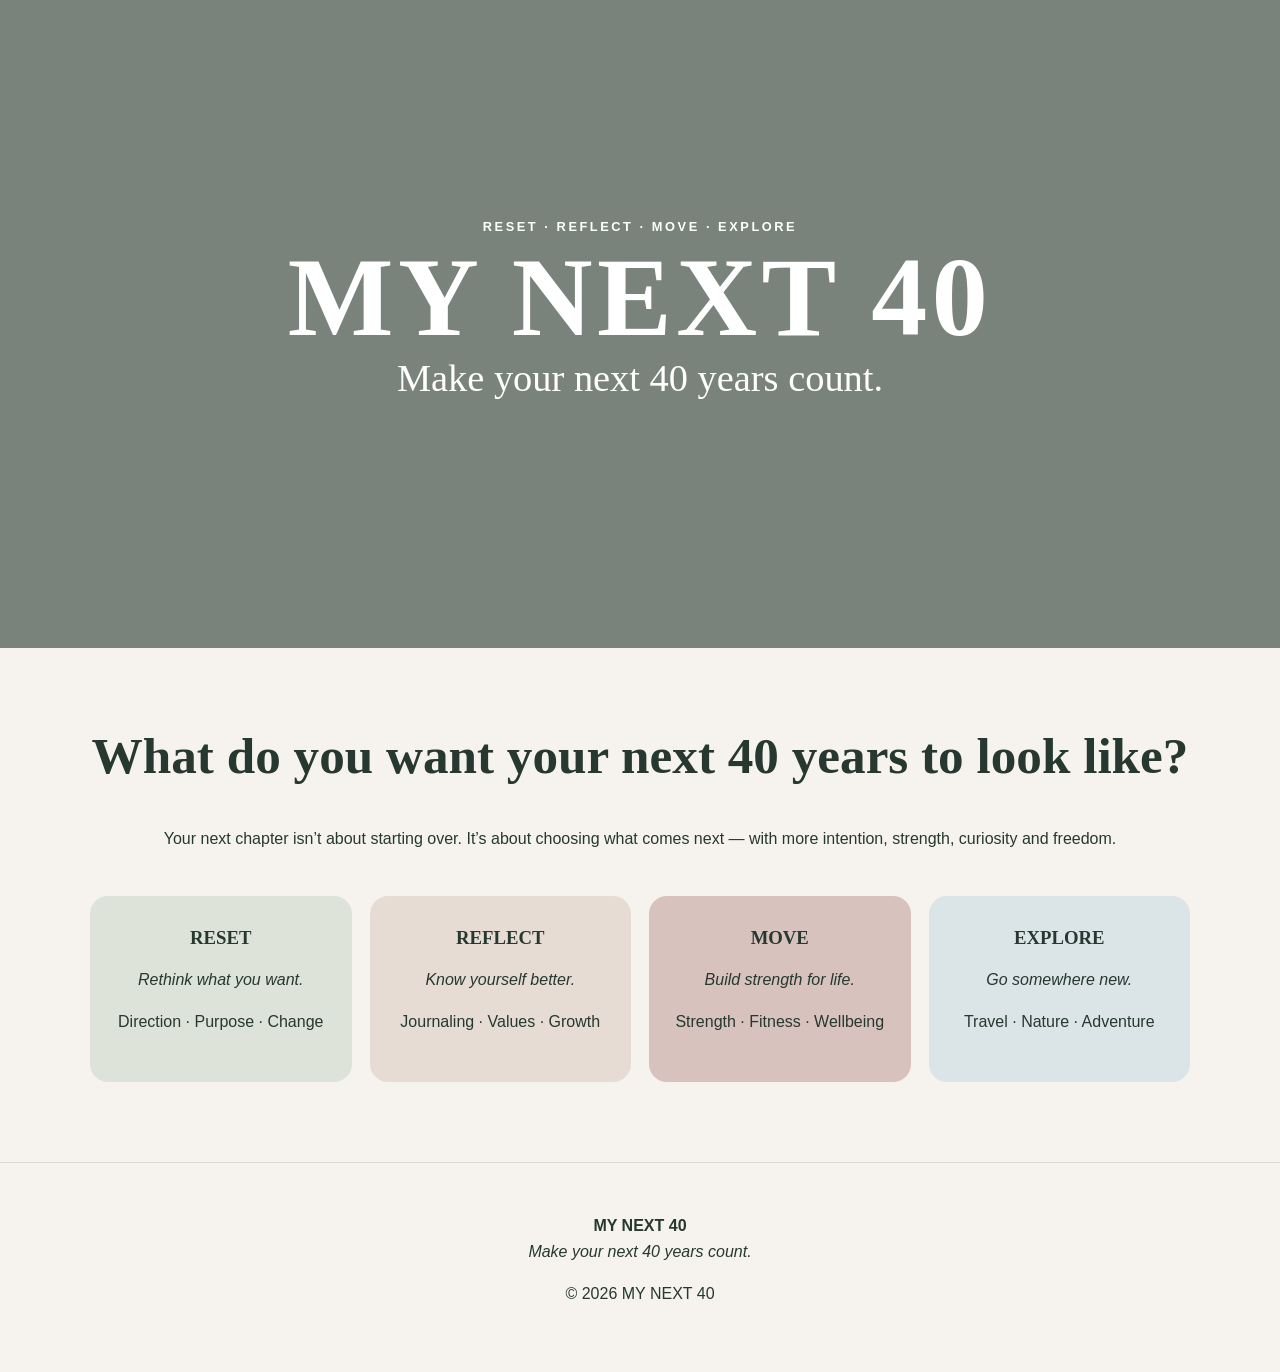
==== index.html @ 39ca738f "Add index.html" ====
<!doctype html><html lang="en"><head><meta charset="utf-8"><meta name="viewport" content="width=device-width,initial-scale=1"><title>MY NEXT 40 | Life After 40</title><meta name="description" content="Ideas and inspiration for women 40+ to reset, reflect, move and explore."><link rel="stylesheet" href="/styles.css"></head><body><section class="hero"><div><div class="eyebrow">RESET · REFLECT · MOVE · EXPLORE</div><h1>MY NEXT 40</h1><h2>Make your next 40 years count.</h2></div></section><main class="wrap intro"><h2>What do you want your next 40 years to look like?</h2><p>Your next chapter isn’t about starting over. It’s about choosing what comes next — with more intention, strength, curiosity and freedom.</p><div class="cards"><div class="card"><a href="/reset/how-to-reset-your-life-after-40/"><h3>RESET</h3><em>Rethink what you want.</em><p>Direction · Purpose · Change</p></a></div><div class="card"><h3>REFLECT</h3><em>Know yourself better.</em><p>Journaling · Values · Growth</p></div><div class="card"><h3>MOVE</h3><em>Build strength for life.</em><p>Strength · Fitness · Wellbeing</p></div><div class="card"><h3>EXPLORE</h3><em>Go somewhere new.</em><p>Travel · Nature · Adventure</p></div></div></main><footer><strong>MY NEXT 40</strong><br><em>Make your next 40 years count.</em><p>© 2026 MY NEXT 40</p></footer></body></html>
---- styles.css ----
:root{--cream:#F6F3EE;--sage:#DDE3D8;--green:#26382F;--brown:#806f5f;--rose:#d8c2bd;--blue:#dbe4e6}*{box-sizing:border-box}body{margin:0;background:var(--cream);color:var(--green);font-family:Arial,sans-serif;line-height:1.6}h1,h2,h3{font-family:Georgia,serif;line-height:1.08;margin-top:0}.wrap{width:min(1100px,90%);margin:auto}.hero{min-height:72vh;display:grid;place-items:center;text-align:center;padding:80px 20px;background:linear-gradient(#26382f99,#26382f99),url('https://images.unsplash.com/photo-1441974231531-c6227db76b6e?auto=format&fit=crop&w=1800&q=80') center/cover;color:white}.hero h1{font-size:clamp(3rem,9vw,7rem);letter-spacing:.04em;margin-bottom:0}.hero h2{font-size:clamp(1.5rem,3vw,2.5rem);font-weight:400}.eyebrow{letter-spacing:.2em;font-size:.8rem;font-weight:bold}.intro{padding:80px 0;text-align:center}.intro h2{font-size:clamp(2rem,4vw,3.6rem)}.cards{display:grid;grid-template-columns:repeat(4,1fr);gap:18px;margin-top:45px}.card{padding:32px 20px;border-radius:18px;background:var(--sage)}.card:nth-child(2){background:#e6dcd4}.card:nth-child(3){background:var(--rose)}.card:nth-child(4){background:var(--blue)}.card a{color:inherit;text-decoration:none}.article-hero{padding:100px 0 70px;text-align:center}.article-hero h1{font-size:clamp(2.8rem,6vw,5rem)}.article{width:min(760px,88%);margin:auto}.lead{font-family:Georgia,serif;font-size:1.6rem;text-align:center;margin-bottom:80px}.question{padding:55px 0;border-top:1px solid #26382f33}.num{font-size:.9rem;letter-spacing:.15em}.question h2{font-size:2.3rem}.try{background:var(--sage);padding:24px 28px;border-radius:14px;margin-top:25px}.cta{background:var(--sage);padding:45px;margin:60px 0 20px;text-align:center;border-radius:18px}.button{display:inline-block;background:var(--green);color:white;padding:14px 22px;border-radius:8px;text-decoration:none;margin-top:12px}.disclosure{font-size:.8rem;margin-bottom:60px}footer{text-align:center;padding:50px 20px;border-top:1px solid #26382f22}nav{padding:18px 5%;display:flex;justify-content:space-between;align-items:center}nav a{color:var(--green);text-decoration:none;font-weight:bold}@media(max-width:800px){.cards{grid-template-columns:1fr 1fr}}@media(max-width:520px){.cards{grid-template-columns:1fr}.hero{min-height:60vh}.question h2{font-size:1.9rem}}
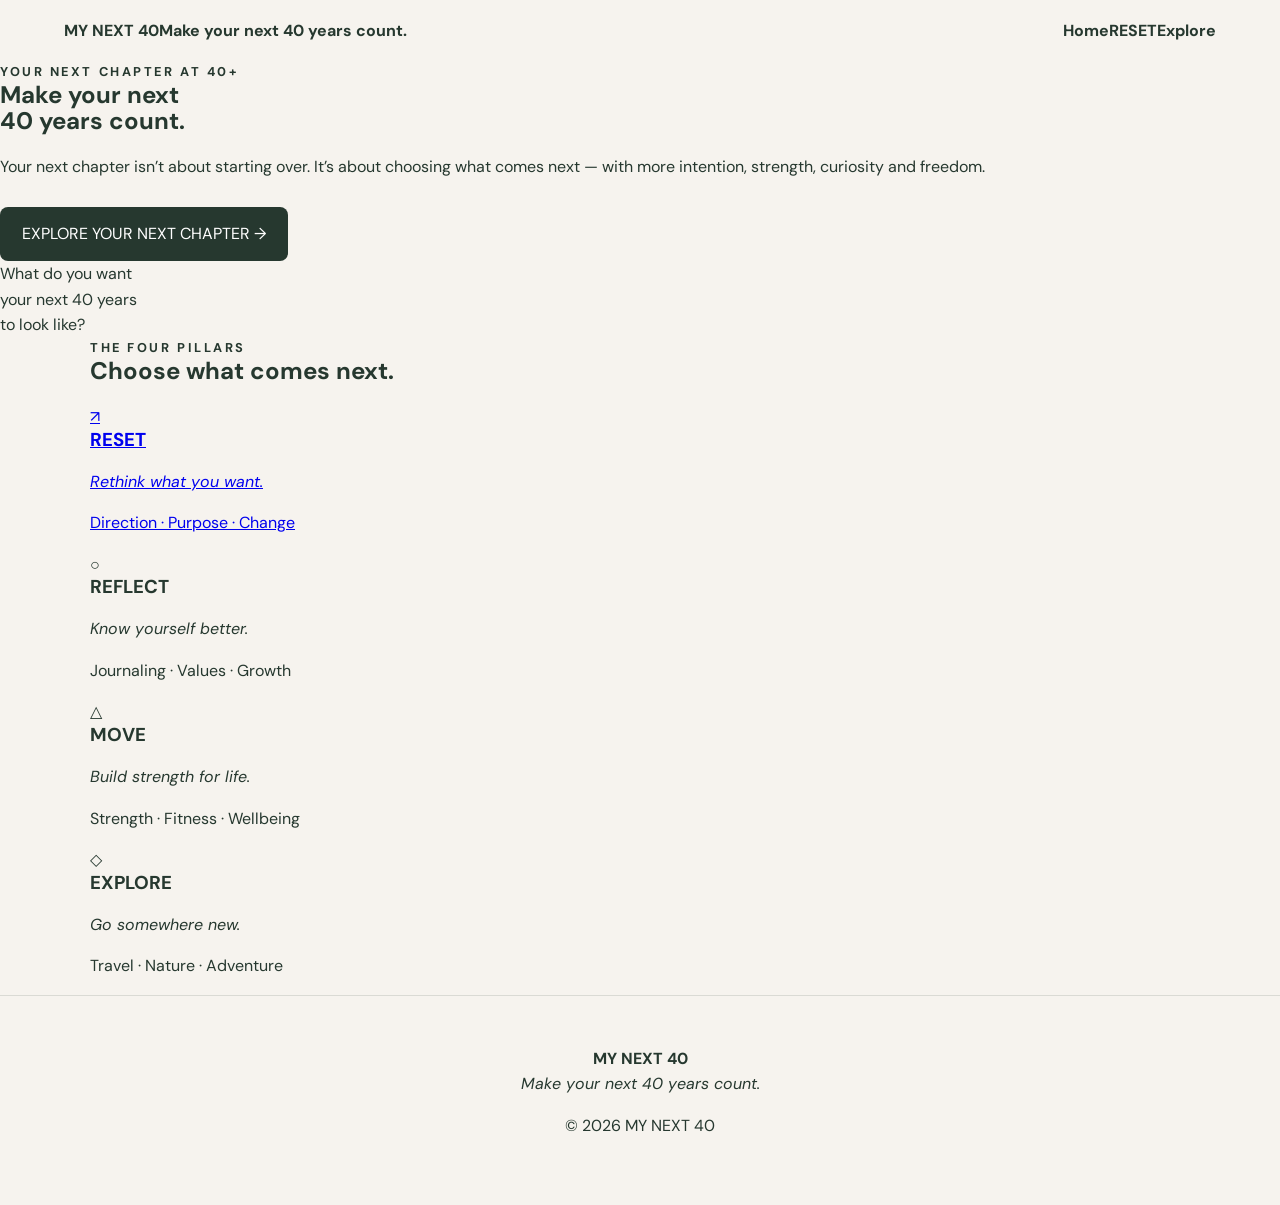
==== commit 9caf1e90: "Redesign homepage in refined editorial direction" ====
--- a/index.html
+++ b/index.html
@@ -1 +1,5 @@
-<!doctype html><html lang="en"><head><meta charset="utf-8"><meta name="viewport" content="width=device-width,initial-scale=1"><title>MY NEXT 40 | Life After 40</title><meta name="description" content="Ideas and inspiration for women 40+ to reset, reflect, move and explore."><link rel="stylesheet" href="/styles.css"></head><body><section class="hero"><div><div class="eyebrow">RESET · REFLECT · MOVE · EXPLORE</div><h1>MY NEXT 40</h1><h2>Make your next 40 years count.</h2></div></section><main class="wrap intro"><h2>What do you want your next 40 years to look like?</h2><p>Your next chapter isn’t about starting over. It’s about choosing what comes next — with more intention, strength, curiosity and freedom.</p><div class="cards"><div class="card"><a href="/reset/how-to-reset-your-life-after-40/"><h3>RESET</h3><em>Rethink what you want.</em><p>Direction · Purpose · Change</p></a></div><div class="card"><h3>REFLECT</h3><em>Know yourself better.</em><p>Journaling · Values · Growth</p></div><div class="card"><h3>MOVE</h3><em>Build strength for life.</em><p>Strength · Fitness · Wellbeing</p></div><div class="card"><h3>EXPLORE</h3><em>Go somewhere new.</em><p>Travel · Nature · Adventure</p></div></div></main><footer><strong>MY NEXT 40</strong><br><em>Make your next 40 years count.</em><p>© 2026 MY NEXT 40</p></footer></body></html>+<!doctype html><html lang="en"><head><meta charset="utf-8"><meta name="viewport" content="width=device-width,initial-scale=1"><title>MY NEXT 40 | Life After 40</title><meta name="description" content="Ideas and inspiration for women 40+ to reset, reflect, move and explore."><link rel="stylesheet" href="/styles.css"></head><body>
+<nav class="topnav"><a class="brand" href="/">MY NEXT 40<span>Make your next 40 years count.</span></a><div class="navlinks"><a href="/">Home</a><a href="/reset/how-to-reset-your-life-after-40/">RESET</a><a href="#pillars">Explore</a></div></nav>
+<section class="home-hero"><div class="hero-copy"><div class="eyebrow">YOUR NEXT CHAPTER AT 40+</div><h1>Make your next<br>40 years <span>count.</span></h1><p>Your next chapter isn’t about starting over. It’s about choosing what comes next — with more intention, strength, curiosity and freedom.</p><a class="button" href="#pillars">EXPLORE YOUR NEXT CHAPTER →</a></div><div class="hero-photo"><div class="photo-note">What do you want<br>your next 40 years<br>to look like?</div></div></section>
+<main id="pillars" class="pillars wrap"><div class="eyebrow">THE FOUR PILLARS</div><h2>Choose what comes next.</h2><div class="pillar-grid"><a class="pillar" href="/reset/how-to-reset-your-life-after-40/"><div class="icon">↗</div><h3>RESET</h3><em>Rethink what you want.</em><p>Direction · Purpose · Change</p></a><div class="pillar"><div class="icon">○</div><h3>REFLECT</h3><em>Know yourself better.</em><p>Journaling · Values · Growth</p></div><div class="pillar"><div class="icon">△</div><h3>MOVE</h3><em>Build strength for life.</em><p>Strength · Fitness · Wellbeing</p></div><div class="pillar"><div class="icon">◇</div><h3>EXPLORE</h3><em>Go somewhere new.</em><p>Travel · Nature · Adventure</p></div></div></main>
+<footer><strong>MY NEXT 40</strong><br><em>Make your next 40 years count.</em><p>© 2026 MY NEXT 40</p></footer></body></html>
--- a/styles.css
+++ b/styles.css
@@ -1 +1 @@
-:root{--cream:#F6F3EE;--sage:#DDE3D8;--green:#26382F;--brown:#806f5f;--rose:#d8c2bd;--blue:#dbe4e6}*{box-sizing:border-box}body{margin:0;background:var(--cream);color:var(--green);font-family:Arial,sans-serif;line-height:1.6}h1,h2,h3{font-family:Georgia,serif;line-height:1.08;margin-top:0}.wrap{width:min(1100px,90%);margin:auto}.hero{min-height:72vh;display:grid;place-items:center;text-align:center;padding:80px 20px;background:linear-gradient(#26382f99,#26382f99),url('https://images.unsplash.com/photo-1441974231531-c6227db76b6e?auto=format&fit=crop&w=1800&q=80') center/cover;color:white}.hero h1{font-size:clamp(3rem,9vw,7rem);letter-spacing:.04em;margin-bottom:0}.hero h2{font-size:clamp(1.5rem,3vw,2.5rem);font-weight:400}.eyebrow{letter-spacing:.2em;font-size:.8rem;font-weight:bold}.intro{padding:80px 0;text-align:center}.intro h2{font-size:clamp(2rem,4vw,3.6rem)}.cards{display:grid;grid-template-columns:repeat(4,1fr);gap:18px;margin-top:45px}.card{padding:32px 20px;border-radius:18px;background:var(--sage)}.card:nth-child(2){background:#e6dcd4}.card:nth-child(3){background:var(--rose)}.card:nth-child(4){background:var(--blue)}.card a{color:inherit;text-decoration:none}.article-hero{padding:100px 0 70px;text-align:center}.article-hero h1{font-size:clamp(2.8rem,6vw,5rem)}.article{width:min(760px,88%);margin:auto}.lead{font-family:Georgia,serif;font-size:1.6rem;text-align:center;margin-bottom:80px}.question{padding:55px 0;border-top:1px solid #26382f33}.num{font-size:.9rem;letter-spacing:.15em}.question h2{font-size:2.3rem}.try{background:var(--sage);padding:24px 28px;border-radius:14px;margin-top:25px}.cta{background:var(--sage);padding:45px;margin:60px 0 20px;text-align:center;border-radius:18px}.button{display:inline-block;background:var(--green);color:white;padding:14px 22px;border-radius:8px;text-decoration:none;margin-top:12px}.disclosure{font-size:.8rem;margin-bottom:60px}footer{text-align:center;padding:50px 20px;border-top:1px solid #26382f22}nav{padding:18px 5%;display:flex;justify-content:space-between;align-items:center}nav a{color:var(--green);text-decoration:none;font-weight:bold}@media(max-width:800px){.cards{grid-template-columns:1fr 1fr}}@media(max-width:520px){.cards{grid-template-columns:1fr}.hero{min-height:60vh}.question h2{font-size:1.9rem}}+@import url('https://fonts.googleapis.com/css2?family=DM+Sans:opsz,wght@9..40,400;9..40,500;9..40,600&display=swap');:root{--cream:#F6F3EE;--sage:#DDE3D8;--green:#26382F;--brown:#806f5f;--rose:#d8c2bd;--blue:#dbe4e6}*{box-sizing:border-box}body{margin:0;background:var(--cream);color:var(--green);font-family:'DM Sans',Arial,sans-serif;line-height:1.6}h1,h2,h3{font-family:'DM Sans',Arial,sans-serif;line-height:1.08;margin-top:0}.wrap{width:min(1100px,90%);margin:auto}.hero{min-height:72vh;display:grid;place-items:center;text-align:center;padding:80px 20px;background:linear-gradient(#26382f99,#26382f99),url('https://images.unsplash.com/photo-1441974231531-c6227db76b6e?auto=format&fit=crop&w=1800&q=80') center/cover;color:white}.hero h1{font-size:clamp(3rem,9vw,7rem);letter-spacing:.04em;margin-bottom:0}.hero h2{font-size:clamp(1.5rem,3vw,2.5rem);font-weight:400}.eyebrow{letter-spacing:.2em;font-size:.8rem;font-weight:bold}.intro{padding:80px 0;text-align:center}.intro h2{font-size:clamp(2rem,4vw,3.6rem)}.cards{display:grid;grid-template-columns:repeat(4,1fr);gap:18px;margin-top:45px}.card{padding:32px 20px;border-radius:18px;background:var(--sage)}.card:nth-child(2){background:#e6dcd4}.card:nth-child(3){background:var(--rose)}.card:nth-child(4){background:var(--blue)}.card a{color:inherit;text-decoration:none}.article-hero{padding:100px 0 70px;text-align:center}.article-hero h1{font-size:clamp(2.8rem,6vw,5rem)}.article{width:min(760px,88%);margin:auto}.lead{font-family:'DM Sans',Arial,sans-serif;font-size:1.6rem;text-align:center;margin-bottom:80px}.question{padding:55px 0;border-top:1px solid #26382f33}.num{font-size:.9rem;letter-spacing:.15em}.question h2{font-size:2.3rem}.try{background:var(--sage);padding:24px 28px;border-radius:14px;margin-top:25px}.cta{background:var(--sage);padding:45px;margin:60px 0 20px;text-align:center;border-radius:18px}.button{display:inline-block;background:var(--green);color:white;padding:14px 22px;border-radius:8px;text-decoration:none;margin-top:12px}.disclosure{font-size:.8rem;margin-bottom:60px}footer{text-align:center;padding:50px 20px;border-top:1px solid #26382f22}nav{padding:18px 5%;display:flex;justify-content:space-between;align-items:center}nav a{color:var(--green);text-decoration:none;font-weight:bold}@media(max-width:800px){.cards{grid-template-columns:1fr 1fr}}@media(max-width:520px){.cards{grid-template-columns:1fr}.hero{min-height:60vh}.question h2{font-size:1.9rem}}
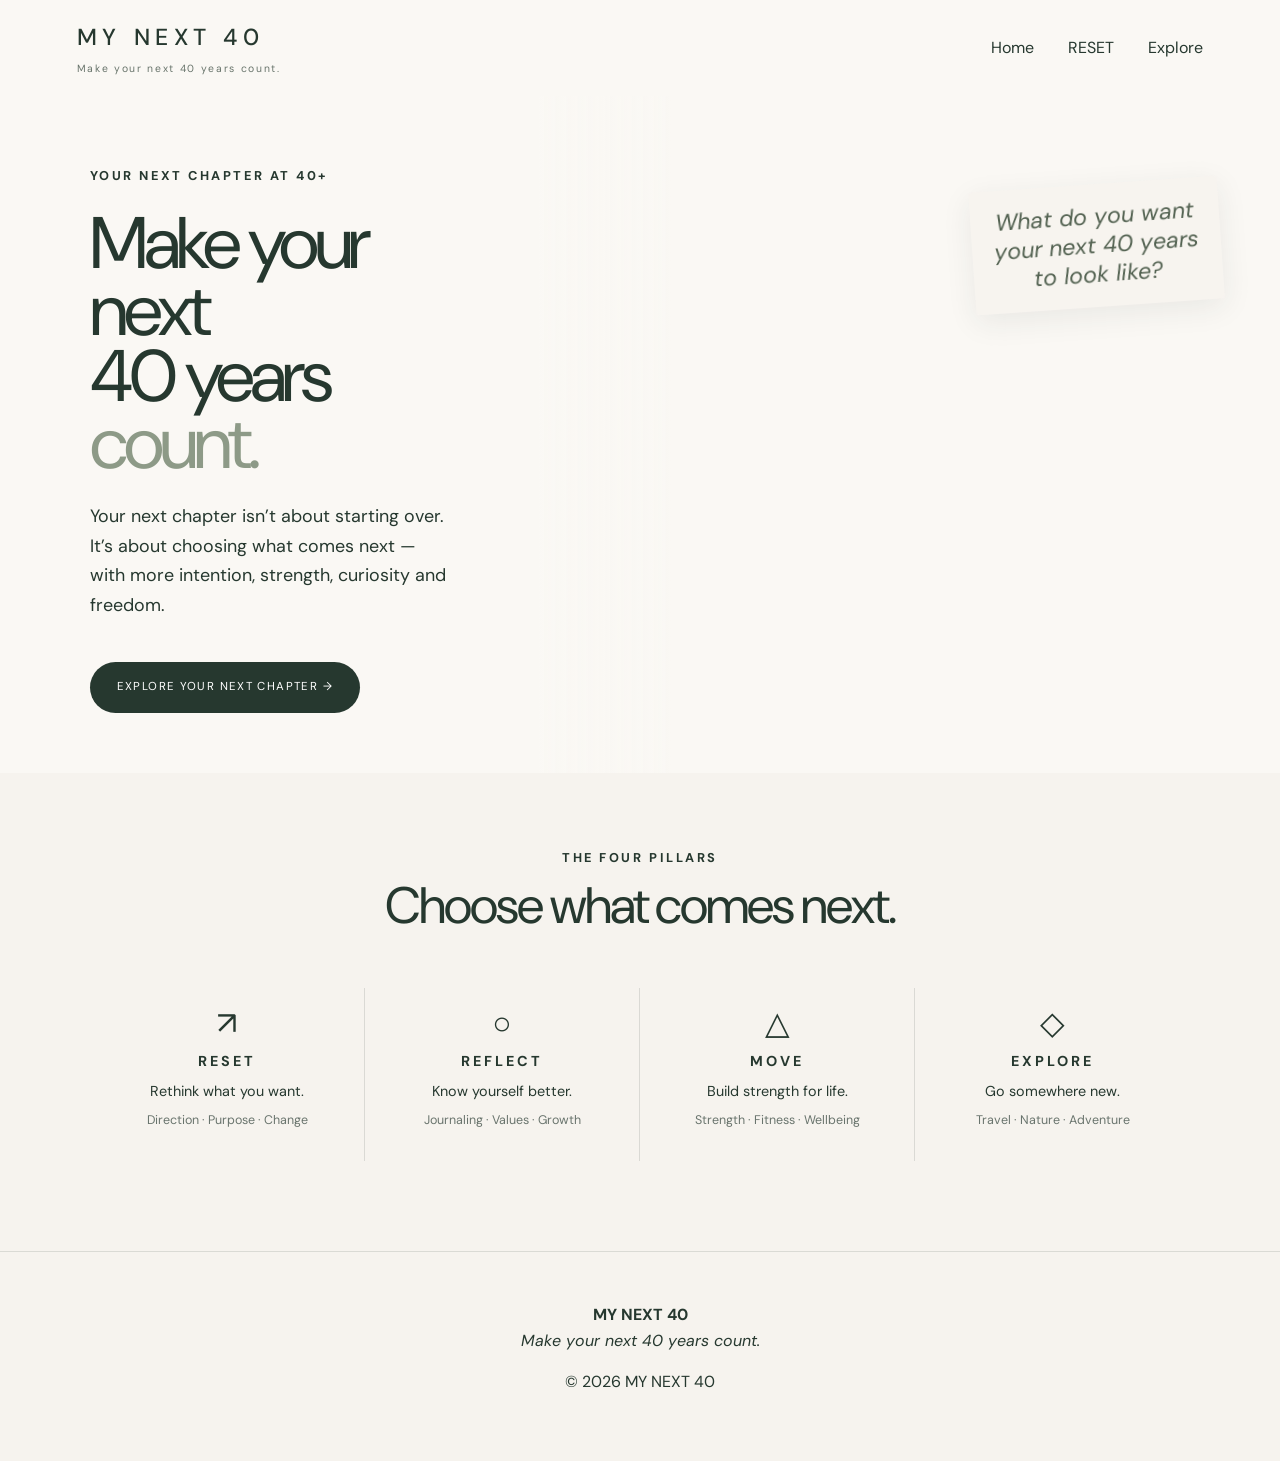
==== commit 83ef4b7f: "Activate REFLECT pillar link on homepage" ====
--- a/index.html
+++ b/index.html
@@ -1,5 +1,5 @@
 <!doctype html><html lang="en"><head><meta charset="utf-8"><meta name="viewport" content="width=device-width,initial-scale=1"><title>MY NEXT 40 | Life After 40</title><meta name="description" content="Ideas and inspiration for women 40+ to reset, reflect, move and explore."><link rel="stylesheet" href="/styles.css"></head><body>
 <nav class="topnav"><a class="brand" href="/">MY NEXT 40<span>Make your next 40 years count.</span></a><div class="navlinks"><a href="/">Home</a><a href="/reset/how-to-reset-your-life-after-40/">RESET</a><a href="#pillars">Explore</a></div></nav>
 <section class="home-hero"><div class="hero-copy"><div class="eyebrow">YOUR NEXT CHAPTER AT 40+</div><h1>Make your next<br>40 years <span>count.</span></h1><p>Your next chapter isn’t about starting over. It’s about choosing what comes next — with more intention, strength, curiosity and freedom.</p><a class="button" href="#pillars">EXPLORE YOUR NEXT CHAPTER →</a></div><div class="hero-photo"><div class="photo-note">What do you want<br>your next 40 years<br>to look like?</div></div></section>
-<main id="pillars" class="pillars wrap"><div class="eyebrow">THE FOUR PILLARS</div><h2>Choose what comes next.</h2><div class="pillar-grid"><a class="pillar" href="/reset/how-to-reset-your-life-after-40/"><div class="icon">↗</div><h3>RESET</h3><em>Rethink what you want.</em><p>Direction · Purpose · Change</p></a><div class="pillar"><div class="icon">○</div><h3>REFLECT</h3><em>Know yourself better.</em><p>Journaling · Values · Growth</p></div><div class="pillar"><div class="icon">△</div><h3>MOVE</h3><em>Build strength for life.</em><p>Strength · Fitness · Wellbeing</p></div><div class="pillar"><div class="icon">◇</div><h3>EXPLORE</h3><em>Go somewhere new.</em><p>Travel · Nature · Adventure</p></div></div></main>
+<main id="pillars" class="pillars wrap"><div class="eyebrow">THE FOUR PILLARS</div><h2>Choose what comes next.</h2><div class="pillar-grid"><a class="pillar" href="/reset/how-to-reset-your-life-after-40/"><div class="icon">↗</div><h3>RESET</h3><em>Rethink what you want.</em><p>Direction · Purpose · Change</p></a><a class="pillar" href="/reflect/7-journaling-questions-to-rediscover-yourself-after-40/"><div class="icon">○</div><h3>REFLECT</h3><em>Know yourself better.</em><p>Journaling · Values · Growth</p></a><div class="pillar"><div class="icon">△</div><h3>MOVE</h3><em>Build strength for life.</em><p>Strength · Fitness · Wellbeing</p></div><div class="pillar"><div class="icon">◇</div><h3>EXPLORE</h3><em>Go somewhere new.</em><p>Travel · Nature · Adventure</p></div></div></main>
 <footer><strong>MY NEXT 40</strong><br><em>Make your next 40 years count.</em><p>© 2026 MY NEXT 40</p></footer></body></html>
--- a/styles.css
+++ b/styles.css
@@ -1 +1,4 @@
-@import url('https://fonts.googleapis.com/css2?family=DM+Sans:opsz,wght@9..40,400;9..40,500;9..40,600&display=swap');:root{--cream:#F6F3EE;--sage:#DDE3D8;--green:#26382F;--brown:#806f5f;--rose:#d8c2bd;--blue:#dbe4e6}*{box-sizing:border-box}body{margin:0;background:var(--cream);color:var(--green);font-family:'DM Sans',Arial,sans-serif;line-height:1.6}h1,h2,h3{font-family:'DM Sans',Arial,sans-serif;line-height:1.08;margin-top:0}.wrap{width:min(1100px,90%);margin:auto}.hero{min-height:72vh;display:grid;place-items:center;text-align:center;padding:80px 20px;background:linear-gradient(#26382f99,#26382f99),url('https://images.unsplash.com/photo-1441974231531-c6227db76b6e?auto=format&fit=crop&w=1800&q=80') center/cover;color:white}.hero h1{font-size:clamp(3rem,9vw,7rem);letter-spacing:.04em;margin-bottom:0}.hero h2{font-size:clamp(1.5rem,3vw,2.5rem);font-weight:400}.eyebrow{letter-spacing:.2em;font-size:.8rem;font-weight:bold}.intro{padding:80px 0;text-align:center}.intro h2{font-size:clamp(2rem,4vw,3.6rem)}.cards{display:grid;grid-template-columns:repeat(4,1fr);gap:18px;margin-top:45px}.card{padding:32px 20px;border-radius:18px;background:var(--sage)}.card:nth-child(2){background:#e6dcd4}.card:nth-child(3){background:var(--rose)}.card:nth-child(4){background:var(--blue)}.card a{color:inherit;text-decoration:none}.article-hero{padding:100px 0 70px;text-align:center}.article-hero h1{font-size:clamp(2.8rem,6vw,5rem)}.article{width:min(760px,88%);margin:auto}.lead{font-family:'DM Sans',Arial,sans-serif;font-size:1.6rem;text-align:center;margin-bottom:80px}.question{padding:55px 0;border-top:1px solid #26382f33}.num{font-size:.9rem;letter-spacing:.15em}.question h2{font-size:2.3rem}.try{background:var(--sage);padding:24px 28px;border-radius:14px;margin-top:25px}.cta{background:var(--sage);padding:45px;margin:60px 0 20px;text-align:center;border-radius:18px}.button{display:inline-block;background:var(--green);color:white;padding:14px 22px;border-radius:8px;text-decoration:none;margin-top:12px}.disclosure{font-size:.8rem;margin-bottom:60px}footer{text-align:center;padding:50px 20px;border-top:1px solid #26382f22}nav{padding:18px 5%;display:flex;justify-content:space-between;align-items:center}nav a{color:var(--green);text-decoration:none;font-weight:bold}@media(max-width:800px){.cards{grid-template-columns:1fr 1fr}}@media(max-width:520px){.cards{grid-template-columns:1fr}.hero{min-height:60vh}.question h2{font-size:1.9rem}}+@import url('https://fonts.googleapis.com/css2?family=DM+Sans:opsz,wght@9..40,400;9..40,500;9..40,600&display=swap');:root{--cream:#F6F3EE;--sage:#DDE3D8;--green:#26382F;--brown:#806f5f;--rose:#d8c2bd;--blue:#dbe4e6}*{box-sizing:border-box}body{margin:0;background:var(--cream);color:var(--green);font-family:'DM Sans',Arial,sans-serif;line-height:1.6}h1,h2,h3{font-family:'DM Sans',Arial,sans-serif;line-height:1.08;margin-top:0}.wrap{width:min(1100px,90%);margin:auto}.hero{min-height:72vh;display:grid;place-items:center;text-align:center;padding:80px 20px;background:linear-gradient(#26382f99,#26382f99),url('https://images.unsplash.com/photo-1441974231531-c6227db76b6e?auto=format&fit=crop&w=1800&q=80') center/cover;color:white}.hero h1{font-size:clamp(3rem,9vw,7rem);letter-spacing:.04em;margin-bottom:0}.hero h2{font-size:clamp(1.5rem,3vw,2.5rem);font-weight:400}.eyebrow{letter-spacing:.2em;font-size:.8rem;font-weight:bold}.intro{padding:80px 0;text-align:center}.intro h2{font-size:clamp(2rem,4vw,3.6rem)}.cards{display:grid;grid-template-columns:repeat(4,1fr);gap:18px;margin-top:45px}.card{padding:32px 20px;border-radius:18px;background:var(--sage)}.card:nth-child(2){background:#e6dcd4}.card:nth-child(3){background:var(--rose)}.card:nth-child(4){background:var(--blue)}.card a{color:inherit;text-decoration:none}.article-hero{padding:100px 0 70px;text-align:center}.article-hero h1{font-size:clamp(2.8rem,6vw,5rem)}.article{width:min(760px,88%);margin:auto}.lead{font-family:'DM Sans',Arial,sans-serif;font-size:1.6rem;text-align:center;margin-bottom:80px}.question{padding:55px 0;border-top:1px solid #26382f33}.num{font-size:.9rem;letter-spacing:.15em}.question h2{font-size:2.3rem}.try{background:var(--sage);padding:24px 28px;border-radius:14px;margin-top:25px}.cta{background:var(--sage);padding:45px;margin:60px 0 20px;text-align:center;border-radius:18px}.button{display:inline-block;background:var(--green);color:white;padding:14px 22px;border-radius:8px;text-decoration:none;margin-top:12px}.disclosure{font-size:.8rem;margin-bottom:60px}footer{text-align:center;padding:50px 20px;border-top:1px solid #26382f22}nav{padding:18px 5%;display:flex;justify-content:space-between;align-items:center}nav a{color:var(--green);text-decoration:none;font-weight:bold}@media(max-width:800px){.cards{grid-template-columns:1fr 1fr}}@media(max-width:520px){.cards{grid-template-columns:1fr}.hero{min-height:60vh}.question h2{font-size:1.9rem}}
+.topnav{height:96px;padding:0 6%;display:flex;align-items:center;justify-content:space-between;background:#faf8f4;border:0}.brand{font-size:1.45rem;letter-spacing:.24em;font-weight:500}.brand span{display:block;font-size:.65rem;letter-spacing:.16em;margin-top:5px;font-weight:400;color:#68746b}.navlinks{display:flex;gap:34px}.navlinks a{font-weight:400}.home-hero{min-height:600px;display:grid;grid-template-columns:42% 58%;background:#faf8f4}.hero-copy{padding:70px 7vw 60px;display:flex;flex-direction:column;justify-content:center;align-items:flex-start}.hero-copy h1{font-size:clamp(3.5rem,5.7vw,6.4rem);font-weight:400;letter-spacing:-.055em;line-height:.91;margin:25px 0 25px}.hero-copy h1 span{color:#8d9a87}.hero-copy p{max-width:540px;font-size:1.12rem;line-height:1.65;margin:0 0 30px}.hero-photo{position:relative;min-height:600px;background:linear-gradient(90deg,#faf8f4 0%,transparent 18%),url('https://images.unsplash.com/photo-1441974231531-c6227db76b6e?auto=format&fit=crop&w=1800&q=85') center/cover}.photo-note{position:absolute;right:8%;top:13%;font-size:1.45rem;font-style:italic;line-height:1.25;color:#536251;transform:rotate(-4deg);text-align:center}.home-hero .button{border-radius:30px;padding:16px 27px;letter-spacing:.12em;font-size:.72rem}.pillars{padding:75px 0 90px;text-align:center}.pillars>h2{font-size:clamp(2.3rem,4vw,4rem);font-weight:400;letter-spacing:-.04em;margin:10px 0 55px}.pillar-grid{display:grid;grid-template-columns:repeat(4,1fr)}.pillar{padding:10px 28px 18px;color:inherit;text-decoration:none;border-right:1px solid #26382f22}.pillar:last-child{border:0}.pillar .icon{font-size:2rem;height:48px}.pillar h3{font-size:.9rem;letter-spacing:.2em;margin:8px 0 8px}.pillar em{font-style:normal;font-size:.9rem}.pillar p{font-size:.78rem;color:#69746d;margin-top:7px}@media(max-width:800px){.topnav{height:82px}.navlinks{display:none}.home-hero{grid-template-columns:1fr}.hero-copy{padding:65px 7%}.hero-photo{min-height:460px}.pillar-grid{grid-template-columns:1fr 1fr;gap:30px}.pillar:nth-child(2){border-right:0}}@media(max-width:520px){.pillar-grid{grid-template-columns:1fr}.pillar{border-right:0;border-bottom:1px solid #26382f22;padding:25px}.home-hero{min-height:0}.hero-photo{min-height:400px}}.photo-note{background:rgba(246,243,238,.88);padding:18px 22px;border-radius:3px;box-shadow:0 8px 30px rgba(38,56,47,.08);backdrop-filter:blur(3px);-webkit-backdrop-filter:blur(3px);}
+/* RESET editorial article */
+.reset-hero{display:grid;grid-template-columns:52% 48%;min-height:560px;background:#faf8f4}.reset-hero-copy{padding:80px 8vw;display:flex;flex-direction:column;justify-content:center;align-items:flex-start}.reset-hero-copy h1{font-size:clamp(3.2rem,5.5vw,6rem);font-weight:400;letter-spacing:-.055em;line-height:.94;margin:24px 0}.reset-hero-copy h1 span{color:#8d9a87}.reset-hero-copy p{font-size:1.15rem;max-width:520px;line-height:1.65}.reset-hero-photo{min-height:560px;background:linear-gradient(90deg,#faf8f4 0%,transparent 15%),url('https://images.unsplash.com/photo-1500530855697-b586d89ba3ee?auto=format&fit=crop&w=1600&q=85') center/cover}.article{width:min(790px,88%);padding-top:80px}.lead{font-family:'DM Sans',Arial,sans-serif;font-size:1.45rem;font-weight:400;line-height:1.55;text-align:left;margin-bottom:90px}.lead strong{font-weight:500}.question{padding:65px 0}.num{color:#8d9a87;font-weight:600}.question h2{font-size:clamp(2rem,3.5vw,3.15rem);font-weight:400;letter-spacing:-.04em;line-height:1.05;margin:14px 0 25px}.question p{font-size:1.05rem;line-height:1.75}.try{border-radius:0;background:#e4e9df;padding:28px 32px;border-left:3px solid #8d9a87}.try strong{display:inline-block;font-size:.72rem;letter-spacing:.18em;margin-bottom:8px}.cta{border-radius:0;background:#e4e9df;padding:55px 50px;text-align:left}.cta h2{font-size:clamp(2rem,3vw,3rem);font-weight:400;letter-spacing:-.035em}.cta .button{border-radius:30px;letter-spacing:.08em;font-size:.8rem}.disclosure{color:#69746d;line-height:1.5}@media(max-width:800px){.reset-hero{grid-template-columns:1fr}.reset-hero-copy{padding:65px 7%}.reset-hero-photo{min-height:430px}.article{padding-top:60px}}
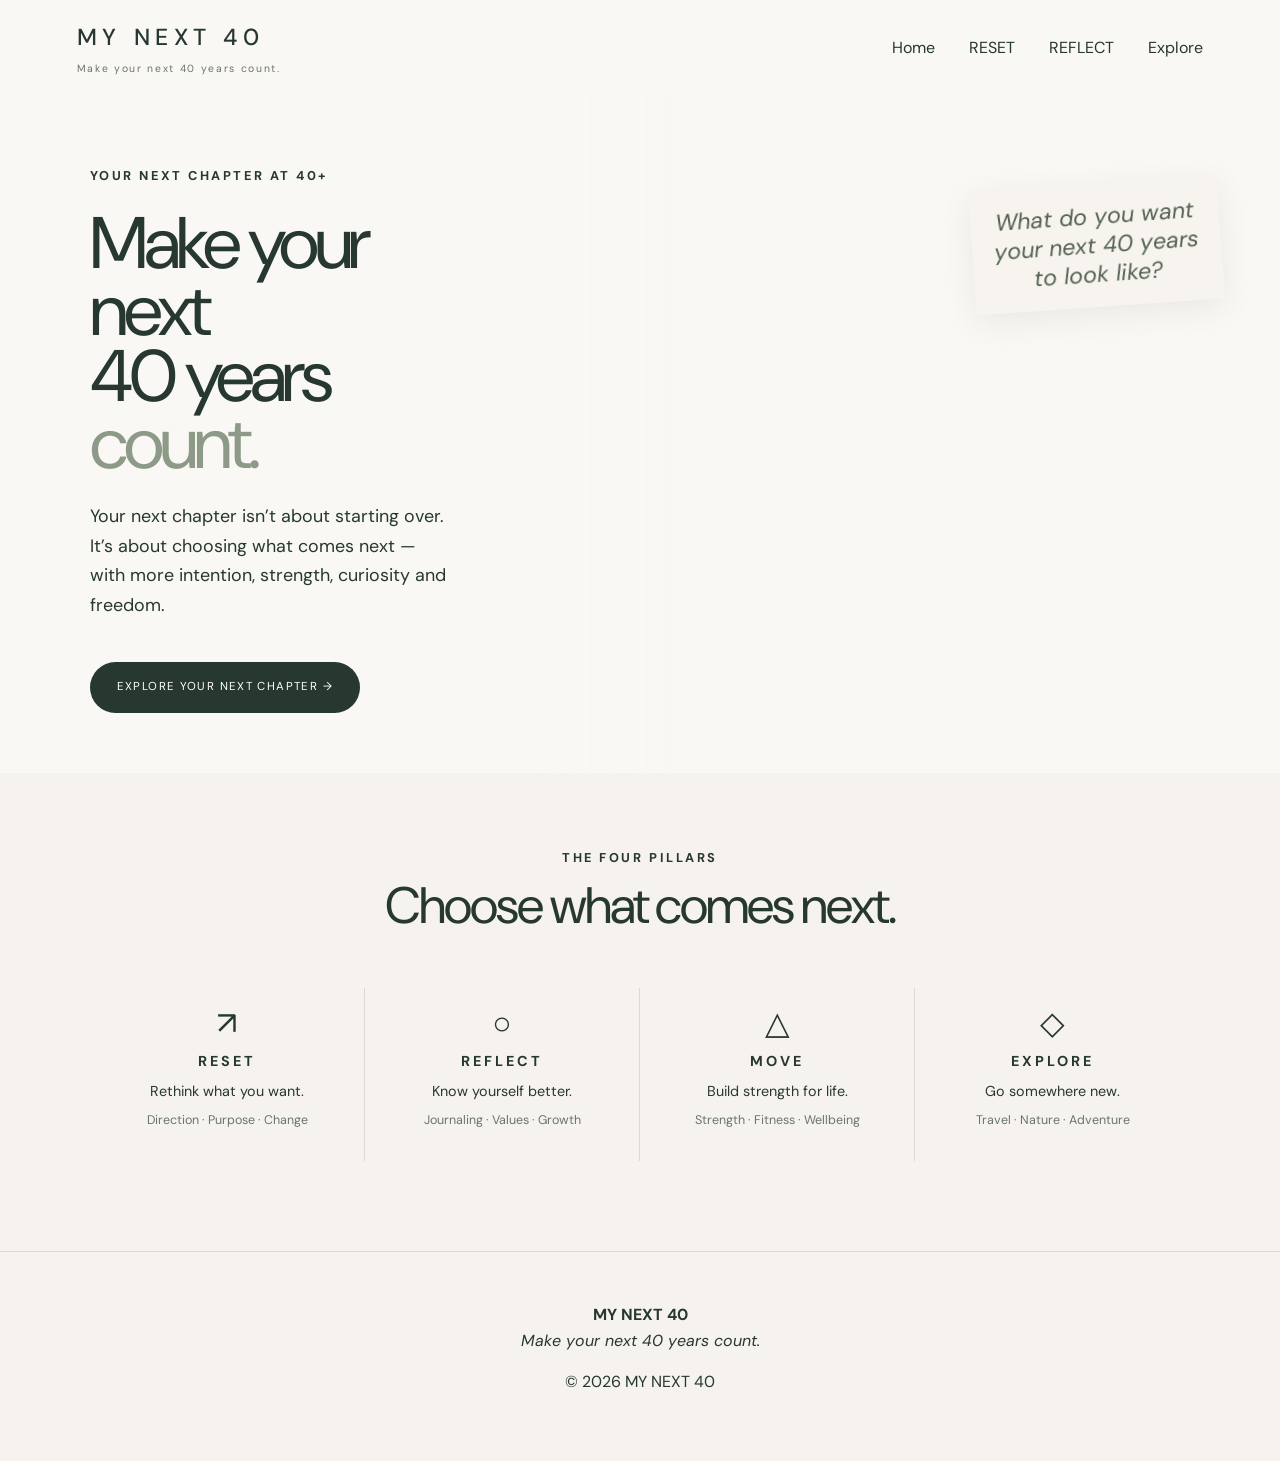
==== commit 29c78217: "Add REFLECT to homepage navigation" ====
--- a/index.html
+++ b/index.html
@@ -1,5 +1,5 @@
 <!doctype html><html lang="en"><head><meta charset="utf-8"><meta name="viewport" content="width=device-width,initial-scale=1"><title>MY NEXT 40 | Life After 40</title><meta name="description" content="Ideas and inspiration for women 40+ to reset, reflect, move and explore."><link rel="stylesheet" href="/styles.css"></head><body>
-<nav class="topnav"><a class="brand" href="/">MY NEXT 40<span>Make your next 40 years count.</span></a><div class="navlinks"><a href="/">Home</a><a href="/reset/how-to-reset-your-life-after-40/">RESET</a><a href="#pillars">Explore</a></div></nav>
+<nav class="topnav"><a class="brand" href="/">MY NEXT 40<span>Make your next 40 years count.</span></a><div class="navlinks"><a href="/">Home</a><a href="/reset/how-to-reset-your-life-after-40/">RESET</a><a href="/reflect/7-journaling-questions-to-rediscover-yourself-after-40/">REFLECT</a><a href="#pillars">Explore</a></div></nav>
 <section class="home-hero"><div class="hero-copy"><div class="eyebrow">YOUR NEXT CHAPTER AT 40+</div><h1>Make your next<br>40 years <span>count.</span></h1><p>Your next chapter isn’t about starting over. It’s about choosing what comes next — with more intention, strength, curiosity and freedom.</p><a class="button" href="#pillars">EXPLORE YOUR NEXT CHAPTER →</a></div><div class="hero-photo"><div class="photo-note">What do you want<br>your next 40 years<br>to look like?</div></div></section>
 <main id="pillars" class="pillars wrap"><div class="eyebrow">THE FOUR PILLARS</div><h2>Choose what comes next.</h2><div class="pillar-grid"><a class="pillar" href="/reset/how-to-reset-your-life-after-40/"><div class="icon">↗</div><h3>RESET</h3><em>Rethink what you want.</em><p>Direction · Purpose · Change</p></a><a class="pillar" href="/reflect/7-journaling-questions-to-rediscover-yourself-after-40/"><div class="icon">○</div><h3>REFLECT</h3><em>Know yourself better.</em><p>Journaling · Values · Growth</p></a><div class="pillar"><div class="icon">△</div><h3>MOVE</h3><em>Build strength for life.</em><p>Strength · Fitness · Wellbeing</p></div><div class="pillar"><div class="icon">◇</div><h3>EXPLORE</h3><em>Go somewhere new.</em><p>Travel · Nature · Adventure</p></div></div></main>
 <footer><strong>MY NEXT 40</strong><br><em>Make your next 40 years count.</em><p>© 2026 MY NEXT 40</p></footer></body></html>
--- a/styles.css
+++ b/styles.css
@@ -1,4 +1,9 @@
 @import url('https://fonts.googleapis.com/css2?family=DM+Sans:opsz,wght@9..40,400;9..40,500;9..40,600&display=swap');:root{--cream:#F6F3EE;--sage:#DDE3D8;--green:#26382F;--brown:#806f5f;--rose:#d8c2bd;--blue:#dbe4e6}*{box-sizing:border-box}body{margin:0;background:var(--cream);color:var(--green);font-family:'DM Sans',Arial,sans-serif;line-height:1.6}h1,h2,h3{font-family:'DM Sans',Arial,sans-serif;line-height:1.08;margin-top:0}.wrap{width:min(1100px,90%);margin:auto}.hero{min-height:72vh;display:grid;place-items:center;text-align:center;padding:80px 20px;background:linear-gradient(#26382f99,#26382f99),url('https://images.unsplash.com/photo-1441974231531-c6227db76b6e?auto=format&fit=crop&w=1800&q=80') center/cover;color:white}.hero h1{font-size:clamp(3rem,9vw,7rem);letter-spacing:.04em;margin-bottom:0}.hero h2{font-size:clamp(1.5rem,3vw,2.5rem);font-weight:400}.eyebrow{letter-spacing:.2em;font-size:.8rem;font-weight:bold}.intro{padding:80px 0;text-align:center}.intro h2{font-size:clamp(2rem,4vw,3.6rem)}.cards{display:grid;grid-template-columns:repeat(4,1fr);gap:18px;margin-top:45px}.card{padding:32px 20px;border-radius:18px;background:var(--sage)}.card:nth-child(2){background:#e6dcd4}.card:nth-child(3){background:var(--rose)}.card:nth-child(4){background:var(--blue)}.card a{color:inherit;text-decoration:none}.article-hero{padding:100px 0 70px;text-align:center}.article-hero h1{font-size:clamp(2.8rem,6vw,5rem)}.article{width:min(760px,88%);margin:auto}.lead{font-family:'DM Sans',Arial,sans-serif;font-size:1.6rem;text-align:center;margin-bottom:80px}.question{padding:55px 0;border-top:1px solid #26382f33}.num{font-size:.9rem;letter-spacing:.15em}.question h2{font-size:2.3rem}.try{background:var(--sage);padding:24px 28px;border-radius:14px;margin-top:25px}.cta{background:var(--sage);padding:45px;margin:60px 0 20px;text-align:center;border-radius:18px}.button{display:inline-block;background:var(--green);color:white;padding:14px 22px;border-radius:8px;text-decoration:none;margin-top:12px}.disclosure{font-size:.8rem;margin-bottom:60px}footer{text-align:center;padding:50px 20px;border-top:1px solid #26382f22}nav{padding:18px 5%;display:flex;justify-content:space-between;align-items:center}nav a{color:var(--green);text-decoration:none;font-weight:bold}@media(max-width:800px){.cards{grid-template-columns:1fr 1fr}}@media(max-width:520px){.cards{grid-template-columns:1fr}.hero{min-height:60vh}.question h2{font-size:1.9rem}}
 .topnav{height:96px;padding:0 6%;display:flex;align-items:center;justify-content:space-between;background:#faf8f4;border:0}.brand{font-size:1.45rem;letter-spacing:.24em;font-weight:500}.brand span{display:block;font-size:.65rem;letter-spacing:.16em;margin-top:5px;font-weight:400;color:#68746b}.navlinks{display:flex;gap:34px}.navlinks a{font-weight:400}.home-hero{min-height:600px;display:grid;grid-template-columns:42% 58%;background:#faf8f4}.hero-copy{padding:70px 7vw 60px;display:flex;flex-direction:column;justify-content:center;align-items:flex-start}.hero-copy h1{font-size:clamp(3.5rem,5.7vw,6.4rem);font-weight:400;letter-spacing:-.055em;line-height:.91;margin:25px 0 25px}.hero-copy h1 span{color:#8d9a87}.hero-copy p{max-width:540px;font-size:1.12rem;line-height:1.65;margin:0 0 30px}.hero-photo{position:relative;min-height:600px;background:linear-gradient(90deg,#faf8f4 0%,transparent 18%),url('https://images.unsplash.com/photo-1441974231531-c6227db76b6e?auto=format&fit=crop&w=1800&q=85') center/cover}.photo-note{position:absolute;right:8%;top:13%;font-size:1.45rem;font-style:italic;line-height:1.25;color:#536251;transform:rotate(-4deg);text-align:center}.home-hero .button{border-radius:30px;padding:16px 27px;letter-spacing:.12em;font-size:.72rem}.pillars{padding:75px 0 90px;text-align:center}.pillars>h2{font-size:clamp(2.3rem,4vw,4rem);font-weight:400;letter-spacing:-.04em;margin:10px 0 55px}.pillar-grid{display:grid;grid-template-columns:repeat(4,1fr)}.pillar{padding:10px 28px 18px;color:inherit;text-decoration:none;border-right:1px solid #26382f22}.pillar:last-child{border:0}.pillar .icon{font-size:2rem;height:48px}.pillar h3{font-size:.9rem;letter-spacing:.2em;margin:8px 0 8px}.pillar em{font-style:normal;font-size:.9rem}.pillar p{font-size:.78rem;color:#69746d;margin-top:7px}@media(max-width:800px){.topnav{height:82px}.navlinks{display:none}.home-hero{grid-template-columns:1fr}.hero-copy{padding:65px 7%}.hero-photo{min-height:460px}.pillar-grid{grid-template-columns:1fr 1fr;gap:30px}.pillar:nth-child(2){border-right:0}}@media(max-width:520px){.pillar-grid{grid-template-columns:1fr}.pillar{border-right:0;border-bottom:1px solid #26382f22;padding:25px}.home-hero{min-height:0}.hero-photo{min-height:400px}}.photo-note{background:rgba(246,243,238,.88);padding:18px 22px;border-radius:3px;box-shadow:0 8px 30px rgba(38,56,47,.08);backdrop-filter:blur(3px);-webkit-backdrop-filter:blur(3px);}
 /* RESET editorial article */
-.reset-hero{display:grid;grid-template-columns:52% 48%;min-height:560px;background:#faf8f4}.reset-hero-copy{padding:80px 8vw;display:flex;flex-direction:column;justify-content:center;align-items:flex-start}.reset-hero-copy h1{font-size:clamp(3.2rem,5.5vw,6rem);font-weight:400;letter-spacing:-.055em;line-height:.94;margin:24px 0}.reset-hero-copy h1 span{color:#8d9a87}.reset-hero-copy p{font-size:1.15rem;max-width:520px;line-height:1.65}.reset-hero-photo{min-height:560px;background:linear-gradient(90deg,#faf8f4 0%,transparent 15%),url('https://images.unsplash.com/photo-1500530855697-b586d89ba3ee?auto=format&fit=crop&w=1600&q=85') center/cover}.article{width:min(790px,88%);padding-top:80px}.lead{font-family:'DM Sans',Arial,sans-serif;font-size:1.45rem;font-weight:400;line-height:1.55;text-align:left;margin-bottom:90px}.lead strong{font-weight:500}.question{padding:65px 0}.num{color:#8d9a87;font-weight:600}.question h2{font-size:clamp(2rem,3.5vw,3.15rem);font-weight:400;letter-spacing:-.04em;line-height:1.05;margin:14px 0 25px}.question p{font-size:1.05rem;line-height:1.75}.try{border-radius:0;background:#e4e9df;padding:28px 32px;border-left:3px solid #8d9a87}.try strong{display:inline-block;font-size:.72rem;letter-spacing:.18em;margin-bottom:8px}.cta{border-radius:0;background:#e4e9df;padding:55px 50px;text-align:left}.cta h2{font-size:clamp(2rem,3vw,3rem);font-weight:400;letter-spacing:-.035em}.cta .button{border-radius:30px;letter-spacing:.08em;font-size:.8rem}.disclosure{color:#69746d;line-height:1.5}@media(max-width:800px){.reset-hero{grid-template-columns:1fr}.reset-hero-copy{padding:65px 7%}.reset-hero-photo{min-height:430px}.article{padding-top:60px}}+.reset-hero{display:grid;grid-template-columns:52% 48%;min-height:560px;background:#faf8f4}.reset-hero-copy{padding:80px 8vw;display:flex;flex-direction:column;justify-content:center;align-items:flex-start}.reset-hero-copy h1{font-size:clamp(3.2rem,5.5vw,6rem);font-weight:400;letter-spacing:-.055em;line-height:.94;margin:24px 0}.reset-hero-copy h1 span{color:#8d9a87}.reset-hero-copy p{font-size:1.15rem;max-width:520px;line-height:1.65}.reset-hero-photo{min-height:560px;background:linear-gradient(90deg,#faf8f4 0%,transparent 15%),url('https://images.unsplash.com/photo-1500530855697-b586d89ba3ee?auto=format&fit=crop&w=1600&q=85') center/cover}.article{width:min(790px,88%);padding-top:80px}.lead{font-family:'DM Sans',Arial,sans-serif;font-size:1.45rem;font-weight:400;line-height:1.55;text-align:left;margin-bottom:90px}.lead strong{font-weight:500}.question{padding:65px 0}.num{color:#8d9a87;font-weight:600}.question h2{font-size:clamp(2rem,3.5vw,3.15rem);font-weight:400;letter-spacing:-.04em;line-height:1.05;margin:14px 0 25px}.question p{font-size:1.05rem;line-height:1.75}.try{border-radius:0;background:#e4e9df;padding:28px 32px;border-left:3px solid #8d9a87}.try strong{display:inline-block;font-size:.72rem;letter-spacing:.18em;margin-bottom:8px}.cta{border-radius:0;background:#e4e9df;padding:55px 50px;text-align:left}.cta h2{font-size:clamp(2rem,3vw,3rem);font-weight:400;letter-spacing:-.035em}.cta .button{border-radius:30px;letter-spacing:.08em;font-size:.8rem}.disclosure{color:#69746d;line-height:1.5}@media(max-width:800px){.reset-hero{grid-template-columns:1fr}.reset-hero-copy{padding:65px 7%}.reset-hero-photo{min-height:430px}.article{padding-top:60px}}
+/* REFLECT hero */
+.reflect-hero-photo{position:relative;background-image:none;background-color:#DDE3D8}.photo-credit{position:absolute;right:16px;bottom:12px;padding:5px 8px;background:rgba(246,243,238,.86);font-size:.68rem;letter-spacing:.05em;color:#26382F}
+
+/* REFLECT article spacing refinements */
+.reflect-conclusion{padding:48px 0 28px}.reflect-conclusion h2{font-size:clamp(2rem,3.5vw,3.15rem);max-width:760px}.reflect-conclusion h2:last-child{margin-top:30px;margin-bottom:0}.reflect-conclusion p{margin:0 0 16px}.reflect-conclusion+.cta{margin-top:24px}.reflect-conclusion+.cta h2{margin-bottom:14px}
